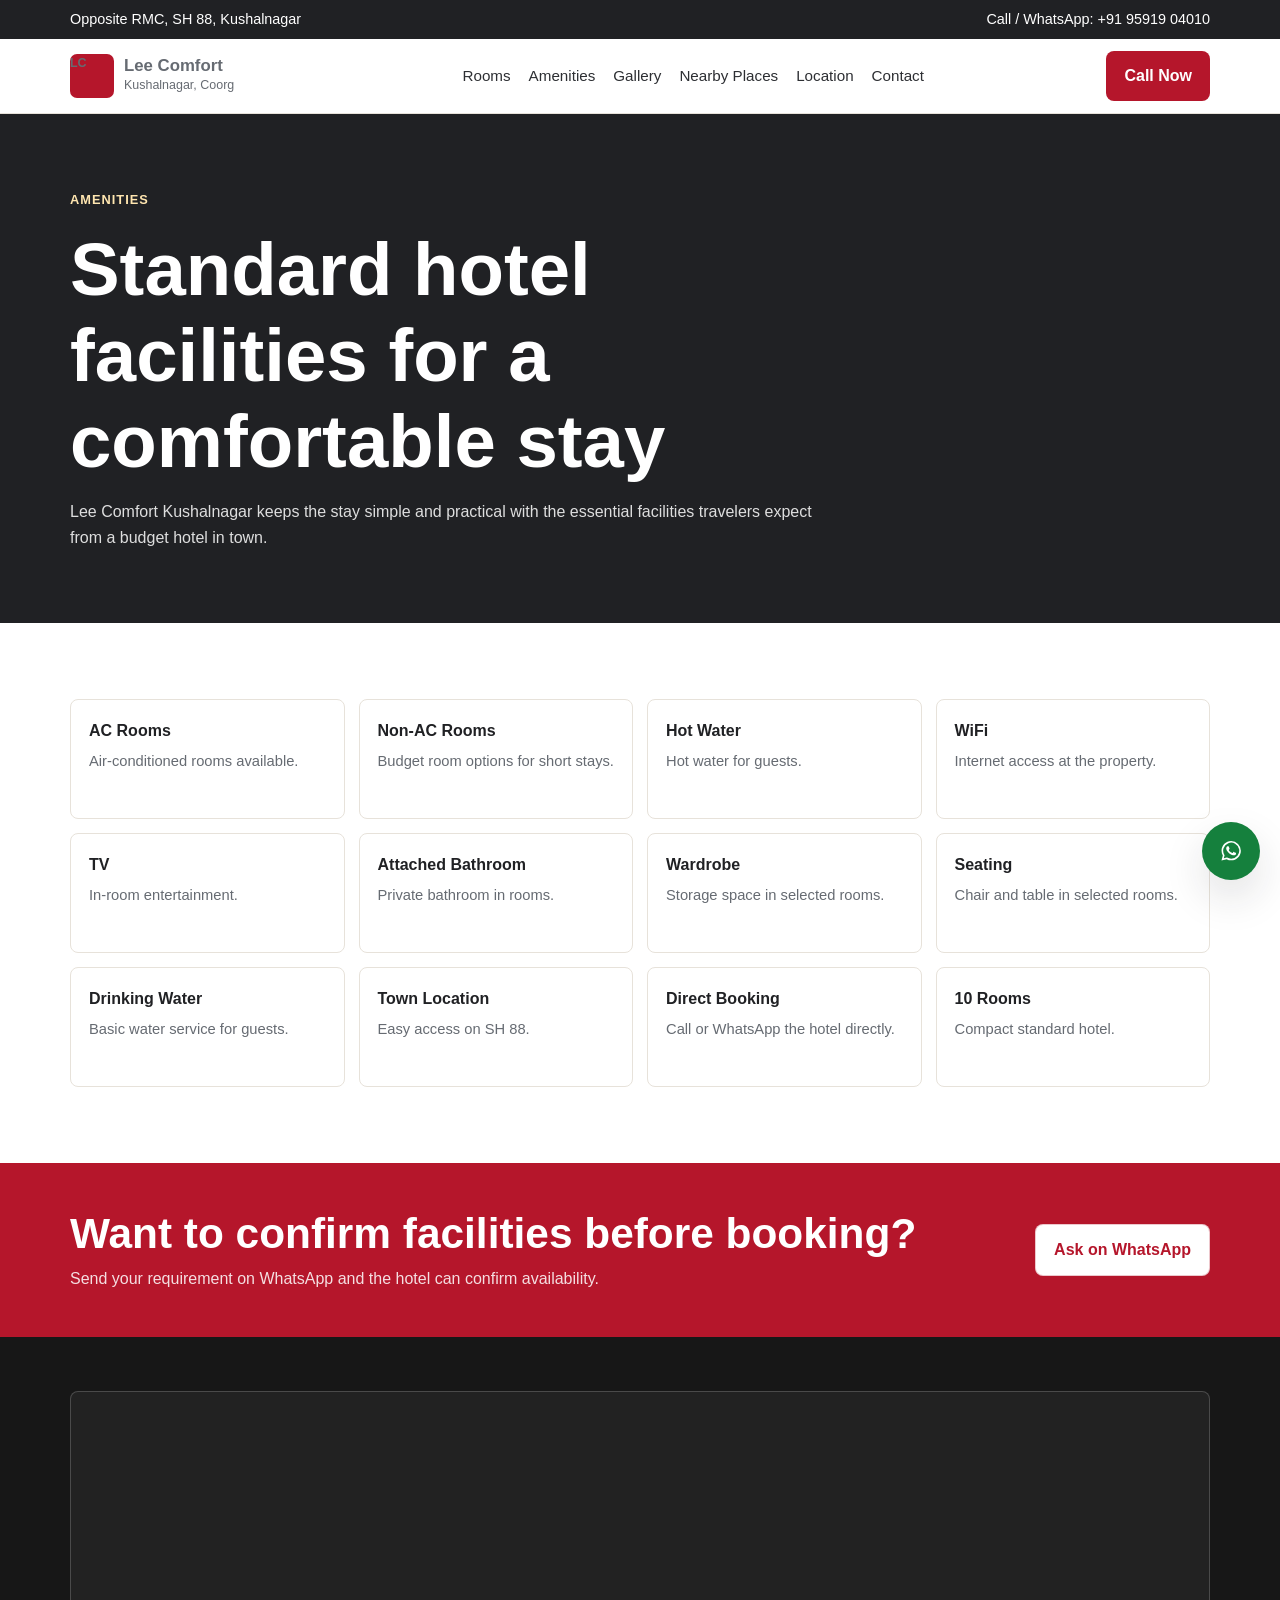
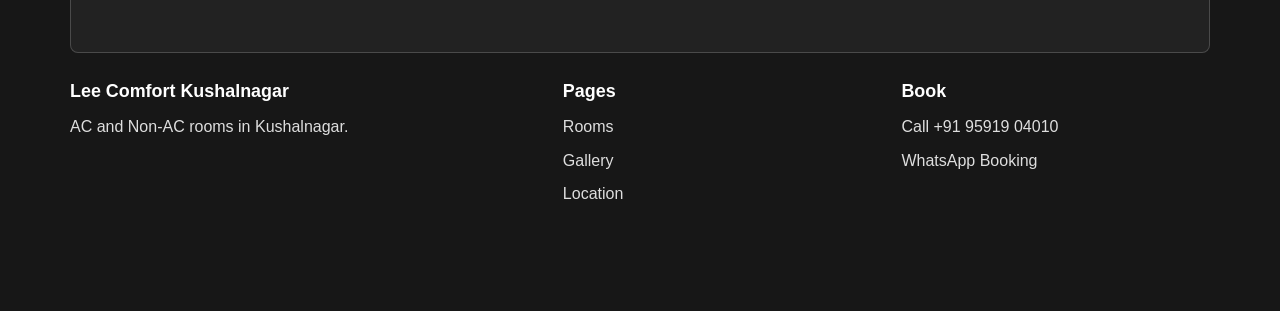
==== amenities.html @ 2fac31e7 "first commit" ====
<!doctype html>
<html lang="en-IN">
<head>
  <meta charset="utf-8">
  <meta name="viewport" content="width=device-width, initial-scale=1">
  <title>Hotel Amenities | WiFi, Hot Water & AC Rooms in Kushalnagar</title>
  <meta name="description" content="Lee Comfort Kushalnagar amenities include AC rooms, Non-AC rooms, WiFi, hot water, TV, attached bathrooms, and easy town access.">
  <link rel="stylesheet" href="assets/css/styles.css">
</head>
<body>
  <div class="top-strip"><div class="container"><span>Opposite RMC, SH 88, Kushalnagar</span><span>Call / WhatsApp: +91 95919 04010</span></div></div>
  <header class="header"><nav class="container nav" aria-label="Main navigation"><a class="brand" href="index.html"><span class="brand-mark">LC</span><span><strong>Lee Comfort</strong><span>Kushalnagar, Coorg</span></span></a><button class="menu-toggle" type="button" aria-label="Open menu" aria-expanded="false"><svg class="menu-icon" aria-hidden="true" viewBox="0 0 24 24"><path d="M4 7h16M4 12h16M4 17h16"/></svg><svg class="close-icon" aria-hidden="true" viewBox="0 0 24 24"><path d="M6 6l12 12M18 6L6 18"/></svg></button><div class="menu"><a href="rooms.html">Rooms</a><a href="amenities.html">Amenities</a><a href="gallery.html">Gallery</a><a href="nearby-places.html">Nearby Places</a><a href="location.html">Location</a><a href="contact.html">Contact</a></div><div class="nav-actions"><a class="btn" href="tel:+919591904010">Call Now</a></div></nav></header>
  <main>
    <section class="page-hero"><div class="container"><span class="eyebrow">Amenities</span><h1>Standard hotel facilities for a comfortable stay</h1><p>Lee Comfort Kushalnagar keeps the stay simple and practical with the essential facilities travelers expect from a budget hotel in town.</p></div></section>
    <section class="section"><div class="container"><div class="amenity-grid"><div class="amenity"><b>AC Rooms</b><span>Air-conditioned rooms available.</span></div><div class="amenity"><b>Non-AC Rooms</b><span>Budget room options for short stays.</span></div><div class="amenity"><b>Hot Water</b><span>Hot water for guests.</span></div><div class="amenity"><b>WiFi</b><span>Internet access at the property.</span></div><div class="amenity"><b>TV</b><span>In-room entertainment.</span></div><div class="amenity"><b>Attached Bathroom</b><span>Private bathroom in rooms.</span></div><div class="amenity"><b>Wardrobe</b><span>Storage space in selected rooms.</span></div><div class="amenity"><b>Seating</b><span>Chair and table in selected rooms.</span></div><div class="amenity"><b>Drinking Water</b><span>Basic water service for guests.</span></div><div class="amenity"><b>Town Location</b><span>Easy access on SH 88.</span></div><div class="amenity"><b>Direct Booking</b><span>Call or WhatsApp the hotel directly.</span></div><div class="amenity"><b>10 Rooms</b><span>Compact standard hotel.</span></div></div></div></section>
    <section class="cta-band"><div class="container"><div><h2>Want to confirm facilities before booking?</h2><p>Send your requirement on WhatsApp and the hotel can confirm availability.</p></div><a class="btn light" href="#" data-whatsapp>Ask on WhatsApp</a></div></section>
  </main>
  <footer class="footer"><div class="container footer-layout"><div class="footer-map"><iframe title="Map to Lee Comfort Kushalnagar" loading="lazy" src="https://www.google.com/maps?q=Lee%20Comfort%20Kushalnagar%20opposite%20RMC%20SH%2088%20Kushalnagar&output=embed"></iframe></div><div class="footer-grid"><div><h2>Lee Comfort Kushalnagar</h2><p>AC and Non-AC rooms in Kushalnagar.</p></div><div><h3>Pages</h3><a href="rooms.html">Rooms</a><a href="gallery.html">Gallery</a><a href="location.html">Location</a></div><div><h3>Book</h3><a href="tel:+919591904010">Call +91 95919 04010</a><a href="#" data-whatsapp>WhatsApp Booking</a></div></div></div></footer>
  <a class="floating-whatsapp" href="#" data-whatsapp aria-label="WhatsApp booking"><svg class="whatsapp-icon" aria-hidden="true" viewBox="0 0 16 16"><path d="M13.6 2.32A7.66 7.66 0 0 0 8.16 0C3.9 0 .44 3.46.44 7.72c0 1.36.36 2.69 1.04 3.86L.38 15.6l4.11-1.08a7.72 7.72 0 0 0 3.67.94h.01c4.26 0 7.72-3.46 7.72-7.72a7.68 7.68 0 0 0-2.29-5.42zM8.16 14.16a6.4 6.4 0 0 1-3.26-.89l-.23-.14-2.44.64.65-2.38-.15-.24a6.43 6.43 0 1 1 5.43 3.01zm3.53-4.82c-.19-.1-1.14-.56-1.32-.63-.18-.06-.31-.1-.44.1-.13.19-.5.63-.62.76-.11.13-.23.14-.42.05-.19-.1-.82-.3-1.56-.96-.58-.51-.97-1.15-1.08-1.34-.11-.19-.01-.3.08-.39.09-.08.19-.23.29-.34.1-.11.13-.19.19-.32.06-.13.03-.24-.02-.34-.05-.1-.44-1.06-.6-1.45-.16-.38-.32-.33-.44-.34h-.38c-.13 0-.34.05-.52.24-.18.19-.68.66-.68 1.61s.7 1.87.79 2c.1.13 1.37 2.1 3.32 2.94.46.2.82.32 1.1.41.46.15.89.13 1.22.08.37-.06 1.14-.47 1.3-.92.16-.45.16-.84.11-.92-.05-.08-.18-.13-.38-.23z"/></svg></a><div class="sticky-contact"><a href="tel:+919591904010"><svg class="phone-icon" aria-hidden="true" viewBox="0 0 24 24"><path d="M22 16.92v3a2 2 0 0 1-2.18 2 19.79 19.79 0 0 1-8.63-3.07 19.5 19.5 0 0 1-6-6A19.79 19.79 0 0 1 2.12 4.18 2 2 0 0 1 4.11 2h3a2 2 0 0 1 2 1.72c.12.91.33 1.8.62 2.65a2 2 0 0 1-.45 2.11L8.09 9.67a16 16 0 0 0 6.24 6.24l1.19-1.19a2 2 0 0 1 2.11-.45c.85.29 1.74.5 2.65.62A2 2 0 0 1 22 16.92z"/></svg>Call Now</a><a href="#" data-whatsapp><svg class="whatsapp-icon" aria-hidden="true" viewBox="0 0 16 16"><path d="M13.6 2.32A7.66 7.66 0 0 0 8.16 0C3.9 0 .44 3.46.44 7.72c0 1.36.36 2.69 1.04 3.86L.38 15.6l4.11-1.08a7.72 7.72 0 0 0 3.67.94h.01c4.26 0 7.72-3.46 7.72-7.72a7.68 7.68 0 0 0-2.29-5.42zM8.16 14.16a6.4 6.4 0 0 1-3.26-.89l-.23-.14-2.44.64.65-2.38-.15-.24a6.43 6.43 0 1 1 5.43 3.01zm3.53-4.82c-.19-.1-1.14-.56-1.32-.63-.18-.06-.31-.1-.44.1-.13.19-.5.63-.62.76-.11.13-.23.14-.42.05-.19-.1-.82-.3-1.56-.96-.58-.51-.97-1.15-1.08-1.34-.11-.19-.01-.3.08-.39.09-.08.19-.23.29-.34.1-.11.13-.19.19-.32.06-.13.03-.24-.02-.34-.05-.1-.44-1.06-.6-1.45-.16-.38-.32-.33-.44-.34h-.38c-.13 0-.34.05-.52.24-.18.19-.68.66-.68 1.61s.7 1.87.79 2c.1.13 1.37 2.1 3.32 2.94.46.2.82.32 1.1.41.46.15.89.13 1.22.08.37-.06 1.14-.47 1.3-.92.16-.45.16-.84.11-.92-.05-.08-.18-.13-.38-.23z"/></svg>WhatsApp</a></div><script src="assets/js/main.js"></script>
</body>
</html>
---- assets/css/styles.css ----
:root {
  --red: #b5162b;
  --red-dark: #841020;
  --gold: #c39a34;
  --ink: #202124;
  --muted: #666b72;
  --line: #e7e2da;
  --paper: #fffaf2;
  --white: #ffffff;
  --green: #15803d;
  --green-dark: #10622f;
  --shadow: 0 18px 40px rgba(32, 33, 36, 0.13);
  --radius: 8px;
}

* {
  box-sizing: border-box;
}

html {
  scroll-behavior: smooth;
}

body {
  margin: 0;
  font-family: Arial, Helvetica, sans-serif;
  color: var(--ink);
  background: var(--white);
  line-height: 1.6;
}

img {
  display: block;
  width: 100%;
  height: auto;
}

a {
  color: inherit;
  text-decoration: none;
}

.container {
  width: min(1140px, calc(100% - 32px));
  margin: 0 auto;
}

.top-strip {
  background: var(--ink);
  color: var(--white);
  font-size: 0.9rem;
}

.top-strip .container {
  display: flex;
  align-items: center;
  justify-content: space-between;
  gap: 16px;
  padding: 8px 0;
}

.header {
  position: sticky;
  top: 0;
  z-index: 50;
  background: rgba(255, 255, 255, 0.96);
  border-bottom: 1px solid var(--line);
  backdrop-filter: blur(12px);
}

.nav {
  display: flex;
  align-items: center;
  justify-content: space-between;
  gap: 20px;
  min-height: 74px;
}

.brand {
  display: flex;
  align-items: center;
  gap: 10px;
  min-width: 210px;
}

.brand-mark {
  display: grid;
  place-items: center;
  width: 44px;
  height: 44px;
  border-radius: 7px;
  background: var(--red);
  color: var(--white);
  font-weight: 800;
  letter-spacing: 0;
}

.brand strong {
  display: block;
  font-size: 1.05rem;
  line-height: 1.15;
}

.brand span {
  display: block;
  color: var(--muted);
  font-size: 0.78rem;
}

.menu {
  display: flex;
  align-items: center;
  justify-content: flex-end;
  gap: 18px;
  font-size: 0.95rem;
}

.menu a {
  color: #2d2f33;
}

.menu a:hover {
  color: var(--red);
}

.nav-actions {
  display: flex;
  align-items: center;
  gap: 10px;
}

.menu-toggle {
  display: none;
  align-items: center;
  justify-content: center;
  width: 42px;
  height: 42px;
  border: 1px solid var(--line);
  border-radius: 7px;
  background: var(--white);
  color: var(--ink);
  padding: 0;
}

.menu-icon,
.close-icon,
.phone-icon,
.whatsapp-icon {
  display: inline-block;
  flex: 0 0 auto;
  width: 20px;
  height: 20px;
  color: currentColor;
}

.close-icon {
  display: none;
}

.menu-toggle[aria-expanded="true"] .menu-icon {
  display: none;
}

.menu-toggle[aria-expanded="true"] .close-icon {
  display: inline-block;
}

.menu-icon,
.close-icon,
.phone-icon {
  stroke: currentColor;
  stroke-width: 2.2;
  stroke-linecap: round;
  stroke-linejoin: round;
  fill: none;
}

.whatsapp-icon {
  fill: currentColor;
}

.btn {
  display: inline-flex;
  align-items: center;
  justify-content: center;
  gap: 8px;
  min-height: 46px;
  padding: 12px 18px;
  border: 0;
  border-radius: var(--radius);
  background: var(--red);
  color: var(--white);
  font-weight: 700;
  cursor: pointer;
  transition: transform 0.18s ease, background 0.18s ease, box-shadow 0.18s ease;
}

.btn:hover {
  transform: translateY(-1px);
  background: var(--red-dark);
  box-shadow: 0 12px 24px rgba(181, 22, 43, 0.18);
}

.btn.secondary {
  background: var(--green);
}

.btn.secondary:hover {
  background: var(--green-dark);
}

.btn.light {
  background: var(--white);
  color: var(--red);
  border: 1px solid rgba(181, 22, 43, 0.24);
}

.btn.full {
  width: 100%;
}

.hero {
  position: relative;
  min-height: 690px;
  background: #151515;
  color: var(--white);
  overflow: hidden;
}

.hero::before {
  content: "";
  position: absolute;
  inset: 0;
  background: linear-gradient(90deg, rgba(0, 0, 0, 0.78), rgba(0, 0, 0, 0.52) 48%, rgba(0, 0, 0, 0.18));
  z-index: 1;
}

.hero-bg {
  position: absolute;
  inset: 0;
  width: 100%;
  height: 100%;
  object-fit: cover;
}

.hero .container {
  position: relative;
  z-index: 2;
  display: grid;
  grid-template-columns: minmax(0, 1fr) 390px;
  gap: 36px;
  align-items: center;
  min-height: 690px;
  padding: 46px 0 76px;
}

.eyebrow {
  display: inline-flex;
  align-items: center;
  gap: 8px;
  margin-bottom: 16px;
  color: #ffe6b0;
  font-weight: 700;
  text-transform: uppercase;
  font-size: 0.8rem;
  letter-spacing: 0.08em;
}

h1,
h2,
h3 {
  margin: 0;
  line-height: 1.16;
  letter-spacing: 0;
}

h1 {
  max-width: 680px;
  font-size: clamp(2.15rem, 6vw, 4.65rem);
}

h2 {
  font-size: clamp(1.65rem, 3.4vw, 2.65rem);
}

h3 {
  font-size: 1.25rem;
}

p {
  margin: 0;
}

.hero-copy p {
  max-width: 640px;
  margin-top: 18px;
  font-size: 1.12rem;
  color: rgba(255, 255, 255, 0.9);
}

.hero-actions {
  display: flex;
  flex-wrap: wrap;
  gap: 12px;
  margin-top: 28px;
}

.hero-points {
  display: grid;
  grid-template-columns: repeat(4, minmax(0, 1fr));
  gap: 10px;
  max-width: 740px;
  margin-top: 32px;
}

.point {
  min-height: 78px;
  padding: 14px;
  border: 1px solid rgba(255, 255, 255, 0.22);
  border-radius: var(--radius);
  background: rgba(255, 255, 255, 0.1);
}

.point strong {
  display: block;
  font-size: 1.1rem;
}

.point span {
  display: block;
  color: rgba(255, 255, 255, 0.8);
  font-size: 0.84rem;
}

.booking-card {
  background: var(--white);
  color: var(--ink);
  border-radius: var(--radius);
  padding: 24px;
  box-shadow: var(--shadow);
}

.booking-card h2 {
  font-size: 1.45rem;
  margin-bottom: 6px;
}

.booking-card p {
  color: var(--muted);
  font-size: 0.95rem;
  margin-bottom: 18px;
}

.form-grid {
  display: grid;
  grid-template-columns: 1fr 1fr;
  gap: 12px;
}

.field {
  display: flex;
  flex-direction: column;
  gap: 6px;
}

.field.full {
  grid-column: 1 / -1;
}

.form-grid .btn.full {
  grid-column: 1 / -1;
}

label {
  font-size: 0.82rem;
  font-weight: 700;
  color: #35383d;
}

input,
select,
textarea {
  width: 100%;
  min-height: 44px;
  border: 1px solid #d9d2c8;
  border-radius: 7px;
  padding: 10px 12px;
  font: inherit;
  background: #fffdf9;
  color: var(--ink);
}

textarea {
  min-height: 86px;
  resize: vertical;
}

.section {
  padding: 76px 0;
}

.section.soft {
  background: var(--paper);
}

.section-head {
  display: flex;
  align-items: end;
  justify-content: space-between;
  gap: 24px;
  margin-bottom: 30px;
}

.section-head p {
  max-width: 610px;
  color: var(--muted);
}

.grid-3 {
  display: grid;
  grid-template-columns: repeat(3, minmax(0, 1fr));
  gap: 20px;
}

.grid-2 {
  display: grid;
  grid-template-columns: repeat(2, minmax(0, 1fr));
  gap: 24px;
}

.card {
  border: 1px solid var(--line);
  border-radius: var(--radius);
  background: var(--white);
  overflow: hidden;
}

.card-body {
  padding: 20px;
}

.card-body p {
  margin-top: 8px;
  color: var(--muted);
}

.room-card img {
  height: 250px;
  object-fit: cover;
}

.tag-list {
  display: flex;
  flex-wrap: wrap;
  gap: 8px;
  margin: 16px 0 0;
  padding: 0;
  list-style: none;
}

.tag-list li {
  border: 1px solid var(--line);
  border-radius: 999px;
  padding: 6px 10px;
  color: #3e4248;
  font-size: 0.86rem;
  background: #fffdf8;
}

.amenity-grid {
  display: grid;
  grid-template-columns: repeat(4, minmax(0, 1fr));
  gap: 14px;
}

.amenity {
  min-height: 120px;
  padding: 18px;
  border: 1px solid var(--line);
  border-radius: var(--radius);
  background: var(--white);
}

.amenity b {
  display: block;
  margin-bottom: 5px;
}

.amenity span {
  color: var(--muted);
  font-size: 0.92rem;
}

.split {
  display: grid;
  grid-template-columns: minmax(0, 1fr) minmax(320px, 0.85fr);
  gap: 34px;
  align-items: center;
}

.split img {
  border-radius: var(--radius);
  box-shadow: var(--shadow);
}

.check-list {
  display: grid;
  gap: 10px;
  margin: 22px 0 0;
  padding: 0;
  list-style: none;
}

.check-list li {
  position: relative;
  padding-left: 28px;
}

.check-list li::before {
  content: "";
  position: absolute;
  left: 0;
  top: 9px;
  width: 15px;
  height: 15px;
  border-radius: 50%;
  background: var(--gold);
}

.gallery-grid {
  display: grid;
  grid-template-columns: repeat(4, minmax(0, 1fr));
  gap: 12px;
}

.gallery-grid img {
  height: 210px;
  object-fit: cover;
  border-radius: var(--radius);
}

.gallery-grid img.tall {
  height: 432px;
  grid-row: span 2;
}

.cta-band {
  background: var(--red);
  color: var(--white);
  padding: 46px 0;
}

.cta-band .container {
  display: flex;
  align-items: center;
  justify-content: space-between;
  gap: 24px;
}

.cta-band p {
  color: rgba(255, 255, 255, 0.86);
  margin-top: 8px;
}

.faq {
  display: grid;
  gap: 12px;
}

.faq details {
  border: 1px solid var(--line);
  border-radius: var(--radius);
  padding: 16px 18px;
  background: var(--white);
}

.faq summary {
  cursor: pointer;
  font-weight: 700;
}

.faq p {
  margin-top: 10px;
  color: var(--muted);
}

.page-hero {
  background: var(--ink);
  color: var(--white);
  padding: 72px 0;
}

.page-hero p {
  max-width: 760px;
  margin-top: 14px;
  color: rgba(255, 255, 255, 0.85);
}

.map-wrap {
  overflow: hidden;
  border: 1px solid var(--line);
  border-radius: var(--radius);
  background: var(--paper);
}

.map-wrap iframe {
  width: 100%;
  min-height: 420px;
  border: 0;
  display: block;
}

.contact-box {
  padding: 24px;
  border-radius: var(--radius);
  border: 1px solid var(--line);
  background: var(--white);
}

.footer {
  padding: 54px 0 96px;
  color: rgba(255, 255, 255, 0.86);
  background: #171717;
}

.footer-layout {
  display: grid;
  gap: 28px;
}

.footer-map {
  overflow: hidden;
  border: 1px solid rgba(255, 255, 255, 0.18);
  border-radius: var(--radius);
  background: #222;
}

.footer-map iframe {
  display: block;
  width: 100%;
  min-height: 260px;
  border: 0;
}

.footer-grid {
  display: grid;
  grid-template-columns: 1.2fr 0.8fr 0.8fr;
  gap: 30px;
}

.footer h2,
.footer h3 {
  color: var(--white);
  font-size: 1.12rem;
  margin-bottom: 12px;
}

.footer a {
  display: block;
  color: rgba(255, 255, 255, 0.86);
  margin: 8px 0;
}

.sticky-contact {
  position: fixed;
  left: 0;
  right: 0;
  bottom: 0;
  z-index: 60;
  display: none;
  grid-template-columns: 1fr 1fr;
  box-shadow: 0 -8px 24px rgba(0, 0, 0, 0.16);
}

.sticky-contact a {
  display: flex;
  align-items: center;
  justify-content: center;
  gap: 9px;
  min-height: 58px;
  color: var(--white);
  font-weight: 800;
}

.sticky-contact a:first-child {
  background: var(--red);
}

.sticky-contact a:last-child {
  background: var(--green);
}

.floating-whatsapp {
  position: fixed;
  right: 20px;
  bottom: 20px;
  z-index: 55;
  display: flex;
  align-items: center;
  justify-content: center;
  width: 58px;
  height: 58px;
  border-radius: 50%;
  background: var(--green);
  color: var(--white);
  font-weight: 900;
  box-shadow: var(--shadow);
}

@media (max-width: 980px) {
  .menu-toggle {
    display: inline-flex;
    margin-left: auto;
  }

  .nav {
    gap: 12px;
  }

  .menu {
    position: absolute;
    left: 16px;
    right: 16px;
    top: 76px;
    display: none;
    flex-direction: column;
    align-items: stretch;
    gap: 0;
    padding: 10px;
    border: 1px solid var(--line);
    border-radius: var(--radius);
    background: var(--white);
    box-shadow: var(--shadow);
  }

  .menu.open {
    display: flex;
  }

  .menu a {
    padding: 12px;
  }

  .nav-actions {
    display: none;
  }

  .hero,
  .hero .container {
    min-height: auto;
  }

  .hero .container {
    grid-template-columns: 1fr;
    padding: 58px 0 48px;
  }

  .hero-points,
  .amenity-grid,
  .gallery-grid {
    grid-template-columns: repeat(2, minmax(0, 1fr));
  }

  .grid-3 {
    grid-template-columns: 1fr 1fr;
  }

  .split {
    grid-template-columns: 1fr;
  }
}

@media (max-width: 720px) {
  .top-strip .container {
    display: block;
  }

  .top-strip span {
    display: block;
  }

  .brand {
    min-width: 0;
    max-width: calc(100% - 58px);
  }

  .brand strong {
    font-size: 0.95rem;
  }

  .brand span {
    font-size: 0.72rem;
  }

  .hero::before {
    background: linear-gradient(180deg, rgba(0, 0, 0, 0.68), rgba(0, 0, 0, 0.74));
  }

  .hero-actions,
  .cta-band .container,
  .section-head {
    align-items: stretch;
    flex-direction: column;
  }

  .hero-actions .btn,
  .cta-band .btn {
    width: 100%;
  }

  .hero-points,
  .grid-2,
  .grid-3,
  .amenity-grid,
  .gallery-grid,
  .footer-grid {
    grid-template-columns: 1fr;
  }

  .form-grid {
    grid-template-columns: 1fr;
  }

  .gallery-grid img,
  .gallery-grid img.tall {
    height: 240px;
    grid-row: auto;
  }

  .section {
    padding: 56px 0;
  }

  .floating-whatsapp {
    display: none;
  }

  .sticky-contact {
    display: grid;
  }
}
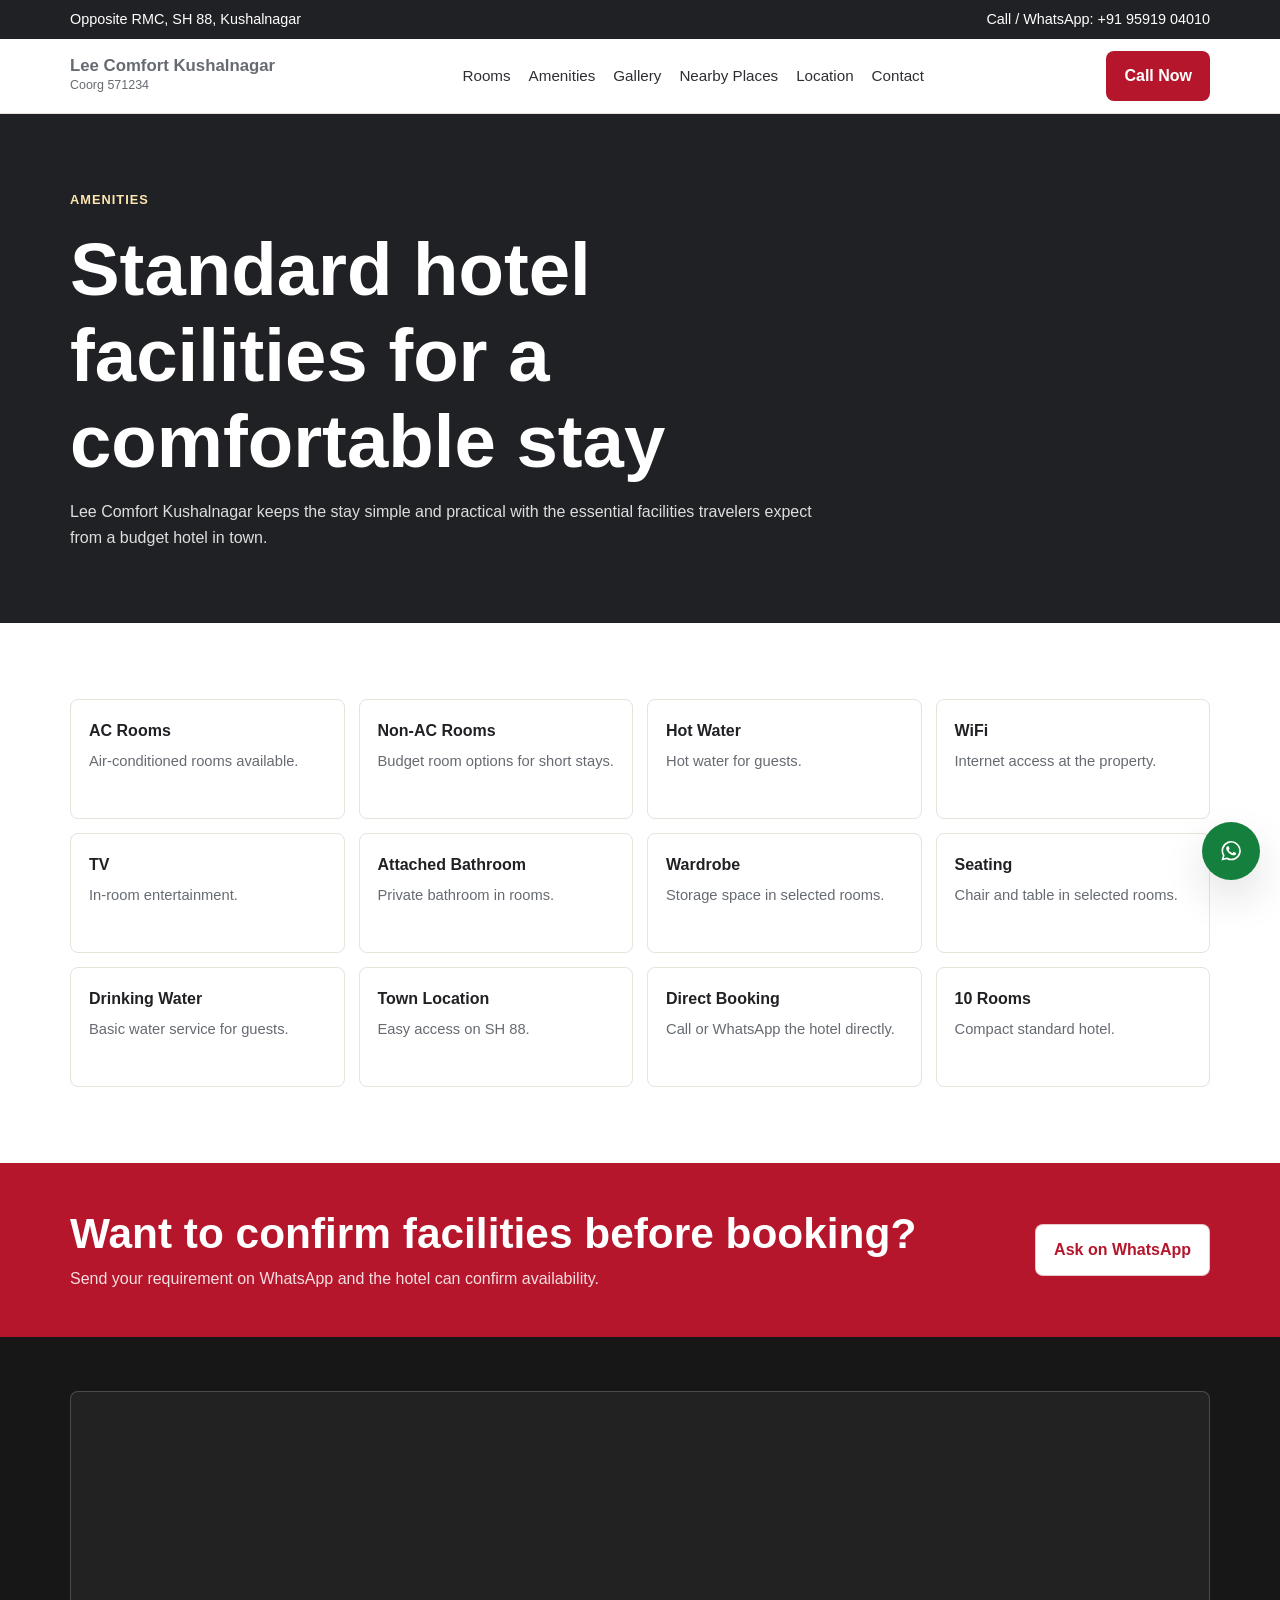
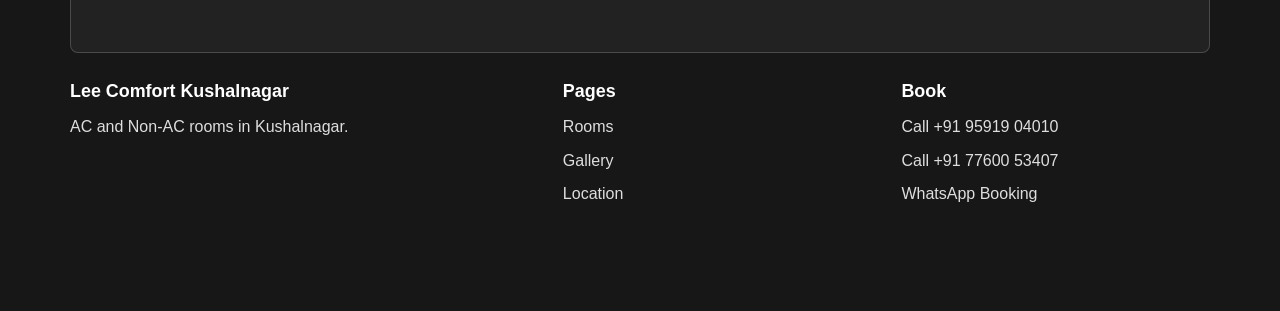
==== commit 7f3085f3: "googletag" ====
--- a/amenities.html
+++ b/amenities.html
@@ -6,16 +6,26 @@
   <title>Hotel Amenities | WiFi, Hot Water & AC Rooms in Kushalnagar</title>
   <meta name="description" content="Lee Comfort Kushalnagar amenities include AC rooms, Non-AC rooms, WiFi, hot water, TV, attached bathrooms, and easy town access.">
   <link rel="stylesheet" href="assets/css/styles.css">
+  <!-- Google tag (gtag.js) -->
+<script async src="https://www.googletagmanager.com/gtag/js?id=AW-18170845301"></script>
+<script>
+  window.dataLayer = window.dataLayer || [];
+  function gtag(){dataLayer.push(arguments);}
+  gtag('js', new Date());
+
+  gtag('config', 'AW-18170845301');
+</script>
 </head>
 <body>
   <div class="top-strip"><div class="container"><span>Opposite RMC, SH 88, Kushalnagar</span><span>Call / WhatsApp: +91 95919 04010</span></div></div>
-  <header class="header"><nav class="container nav" aria-label="Main navigation"><a class="brand" href="index.html"><span class="brand-mark">LC</span><span><strong>Lee Comfort</strong><span>Kushalnagar, Coorg</span></span></a><button class="menu-toggle" type="button" aria-label="Open menu" aria-expanded="false"><svg class="menu-icon" aria-hidden="true" viewBox="0 0 24 24"><path d="M4 7h16M4 12h16M4 17h16"/></svg><svg class="close-icon" aria-hidden="true" viewBox="0 0 24 24"><path d="M6 6l12 12M18 6L6 18"/></svg></button><div class="menu"><a href="rooms.html">Rooms</a><a href="amenities.html">Amenities</a><a href="gallery.html">Gallery</a><a href="nearby-places.html">Nearby Places</a><a href="location.html">Location</a><a href="contact.html">Contact</a></div><div class="nav-actions"><a class="btn" href="tel:+919591904010">Call Now</a></div></nav></header>
+  <header class="header"><nav class="container nav" aria-label="Main navigation"><a class="brand" href="index.html">
+    <span><strong>Lee Comfort Kushalnagar</strong><span>Coorg 571234</span></span></a><button class="menu-toggle" type="button" aria-label="Open menu" aria-expanded="false"><svg class="menu-icon" aria-hidden="true" viewBox="0 0 24 24"><path d="M4 7h16M4 12h16M4 17h16"/></svg><svg class="close-icon" aria-hidden="true" viewBox="0 0 24 24"><path d="M6 6l12 12M18 6L6 18"/></svg></button><div class="menu"><a href="rooms.html">Rooms</a><a href="amenities.html">Amenities</a><a href="gallery.html">Gallery</a><a href="nearby-places.html">Nearby Places</a><a href="location.html">Location</a><a href="contact.html">Contact</a></div><div class="nav-actions"><a class="btn" href="tel:+919591904010">Call Now</a></div></nav></header>
   <main>
     <section class="page-hero"><div class="container"><span class="eyebrow">Amenities</span><h1>Standard hotel facilities for a comfortable stay</h1><p>Lee Comfort Kushalnagar keeps the stay simple and practical with the essential facilities travelers expect from a budget hotel in town.</p></div></section>
     <section class="section"><div class="container"><div class="amenity-grid"><div class="amenity"><b>AC Rooms</b><span>Air-conditioned rooms available.</span></div><div class="amenity"><b>Non-AC Rooms</b><span>Budget room options for short stays.</span></div><div class="amenity"><b>Hot Water</b><span>Hot water for guests.</span></div><div class="amenity"><b>WiFi</b><span>Internet access at the property.</span></div><div class="amenity"><b>TV</b><span>In-room entertainment.</span></div><div class="amenity"><b>Attached Bathroom</b><span>Private bathroom in rooms.</span></div><div class="amenity"><b>Wardrobe</b><span>Storage space in selected rooms.</span></div><div class="amenity"><b>Seating</b><span>Chair and table in selected rooms.</span></div><div class="amenity"><b>Drinking Water</b><span>Basic water service for guests.</span></div><div class="amenity"><b>Town Location</b><span>Easy access on SH 88.</span></div><div class="amenity"><b>Direct Booking</b><span>Call or WhatsApp the hotel directly.</span></div><div class="amenity"><b>10 Rooms</b><span>Compact standard hotel.</span></div></div></div></section>
     <section class="cta-band"><div class="container"><div><h2>Want to confirm facilities before booking?</h2><p>Send your requirement on WhatsApp and the hotel can confirm availability.</p></div><a class="btn light" href="#" data-whatsapp>Ask on WhatsApp</a></div></section>
   </main>
-  <footer class="footer"><div class="container footer-layout"><div class="footer-map"><iframe title="Map to Lee Comfort Kushalnagar" loading="lazy" src="https://www.google.com/maps?q=Lee%20Comfort%20Kushalnagar%20opposite%20RMC%20SH%2088%20Kushalnagar&output=embed"></iframe></div><div class="footer-grid"><div><h2>Lee Comfort Kushalnagar</h2><p>AC and Non-AC rooms in Kushalnagar.</p></div><div><h3>Pages</h3><a href="rooms.html">Rooms</a><a href="gallery.html">Gallery</a><a href="location.html">Location</a></div><div><h3>Book</h3><a href="tel:+919591904010">Call +91 95919 04010</a><a href="#" data-whatsapp>WhatsApp Booking</a></div></div></div></footer>
+  <footer class="footer"><div class="container footer-layout"><div class="footer-map"><iframe title="Map to Lee Comfort Kushalnagar" loading="lazy" src="https://www.google.com/maps?q=Lee%20Comfort%20Kushalnagar%20opposite%20RMC%20SH%2088%20Kushalnagar&output=embed"></iframe></div><div class="footer-grid"><div><h2>Lee Comfort Kushalnagar</h2><p>AC and Non-AC rooms in Kushalnagar.</p></div><div><h3>Pages</h3><a href="rooms.html">Rooms</a><a href="gallery.html">Gallery</a><a href="location.html">Location</a></div><div><h3>Book</h3><a href="tel:+919591904010">Call +91 95919 04010</a><a href="tel:+917760053407">Call +91 77600 53407</a><a href="#" data-whatsapp>WhatsApp Booking</a></div></div></div></footer>
   <a class="floating-whatsapp" href="#" data-whatsapp aria-label="WhatsApp booking"><svg class="whatsapp-icon" aria-hidden="true" viewBox="0 0 16 16"><path d="M13.6 2.32A7.66 7.66 0 0 0 8.16 0C3.9 0 .44 3.46.44 7.72c0 1.36.36 2.69 1.04 3.86L.38 15.6l4.11-1.08a7.72 7.72 0 0 0 3.67.94h.01c4.26 0 7.72-3.46 7.72-7.72a7.68 7.68 0 0 0-2.29-5.42zM8.16 14.16a6.4 6.4 0 0 1-3.26-.89l-.23-.14-2.44.64.65-2.38-.15-.24a6.43 6.43 0 1 1 5.43 3.01zm3.53-4.82c-.19-.1-1.14-.56-1.32-.63-.18-.06-.31-.1-.44.1-.13.19-.5.63-.62.76-.11.13-.23.14-.42.05-.19-.1-.82-.3-1.56-.96-.58-.51-.97-1.15-1.08-1.34-.11-.19-.01-.3.08-.39.09-.08.19-.23.29-.34.1-.11.13-.19.19-.32.06-.13.03-.24-.02-.34-.05-.1-.44-1.06-.6-1.45-.16-.38-.32-.33-.44-.34h-.38c-.13 0-.34.05-.52.24-.18.19-.68.66-.68 1.61s.7 1.87.79 2c.1.13 1.37 2.1 3.32 2.94.46.2.82.32 1.1.41.46.15.89.13 1.22.08.37-.06 1.14-.47 1.3-.92.16-.45.16-.84.11-.92-.05-.08-.18-.13-.38-.23z"/></svg></a><div class="sticky-contact"><a href="tel:+919591904010"><svg class="phone-icon" aria-hidden="true" viewBox="0 0 24 24"><path d="M22 16.92v3a2 2 0 0 1-2.18 2 19.79 19.79 0 0 1-8.63-3.07 19.5 19.5 0 0 1-6-6A19.79 19.79 0 0 1 2.12 4.18 2 2 0 0 1 4.11 2h3a2 2 0 0 1 2 1.72c.12.91.33 1.8.62 2.65a2 2 0 0 1-.45 2.11L8.09 9.67a16 16 0 0 0 6.24 6.24l1.19-1.19a2 2 0 0 1 2.11-.45c.85.29 1.74.5 2.65.62A2 2 0 0 1 22 16.92z"/></svg>Call Now</a><a href="#" data-whatsapp><svg class="whatsapp-icon" aria-hidden="true" viewBox="0 0 16 16"><path d="M13.6 2.32A7.66 7.66 0 0 0 8.16 0C3.9 0 .44 3.46.44 7.72c0 1.36.36 2.69 1.04 3.86L.38 15.6l4.11-1.08a7.72 7.72 0 0 0 3.67.94h.01c4.26 0 7.72-3.46 7.72-7.72a7.68 7.68 0 0 0-2.29-5.42zM8.16 14.16a6.4 6.4 0 0 1-3.26-.89l-.23-.14-2.44.64.65-2.38-.15-.24a6.43 6.43 0 1 1 5.43 3.01zm3.53-4.82c-.19-.1-1.14-.56-1.32-.63-.18-.06-.31-.1-.44.1-.13.19-.5.63-.62.76-.11.13-.23.14-.42.05-.19-.1-.82-.3-1.56-.96-.58-.51-.97-1.15-1.08-1.34-.11-.19-.01-.3.08-.39.09-.08.19-.23.29-.34.1-.11.13-.19.19-.32.06-.13.03-.24-.02-.34-.05-.1-.44-1.06-.6-1.45-.16-.38-.32-.33-.44-.34h-.38c-.13 0-.34.05-.52.24-.18.19-.68.66-.68 1.61s.7 1.87.79 2c.1.13 1.37 2.1 3.32 2.94.46.2.82.32 1.1.41.46.15.89.13 1.22.08.37-.06 1.14-.47 1.3-.92.16-.45.16-.84.11-.92-.05-.08-.18-.13-.38-.23z"/></svg>WhatsApp</a></div><script src="assets/js/main.js"></script>
 </body>
 </html>
--- a/assets/css/styles.css
+++ b/assets/css/styles.css
@@ -771,12 +771,8 @@
 }
 
 @media (max-width: 720px) {
-  .top-strip .container {
-    display: block;
-  }
-
-  .top-strip span {
-    display: block;
+  .top-strip {
+    display: none;
   }
 
   .brand {
@@ -808,13 +804,16 @@
     width: 100%;
   }
 
-  .hero-points,
   .grid-2,
   .grid-3,
   .amenity-grid,
-  .gallery-grid,
   .footer-grid {
     grid-template-columns: 1fr;
+  }
+
+  .hero-points,
+  .gallery-grid {
+    grid-template-columns: repeat(2, minmax(0, 1fr));
   }
 
   .form-grid {
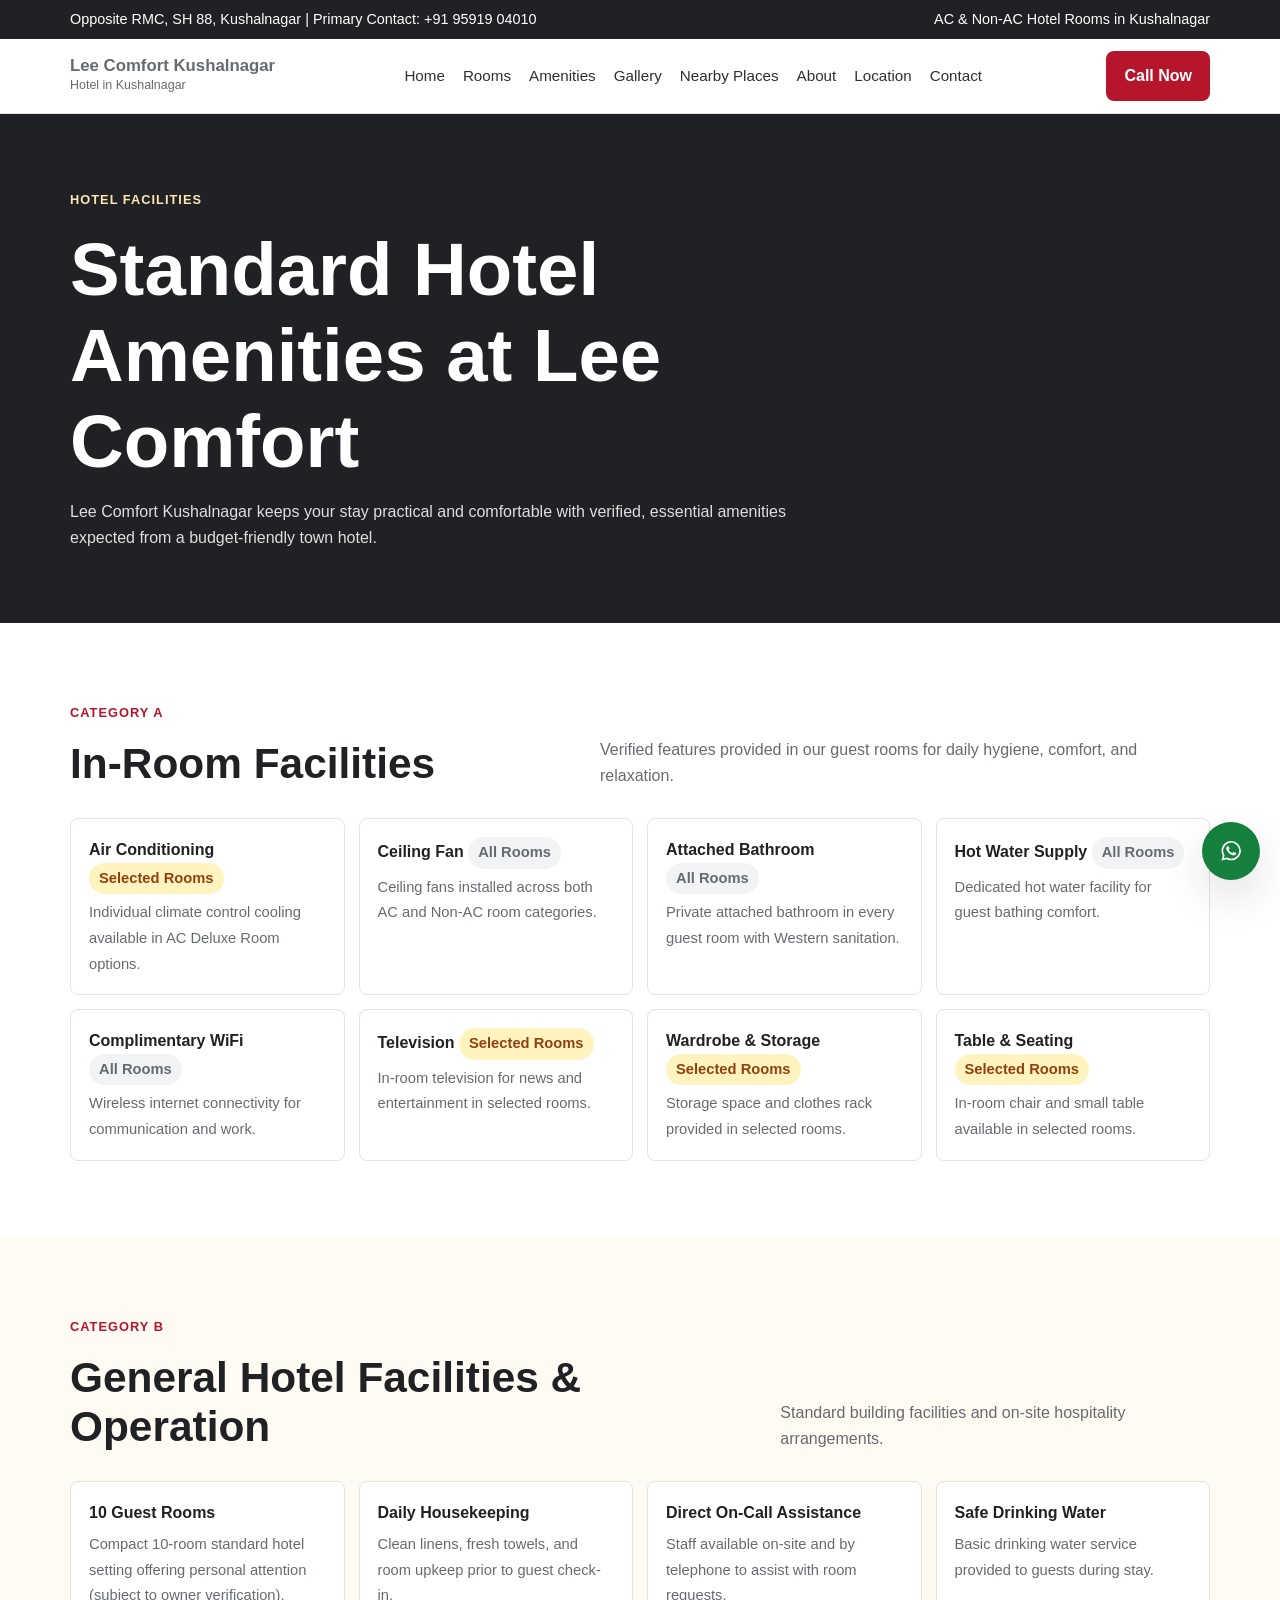
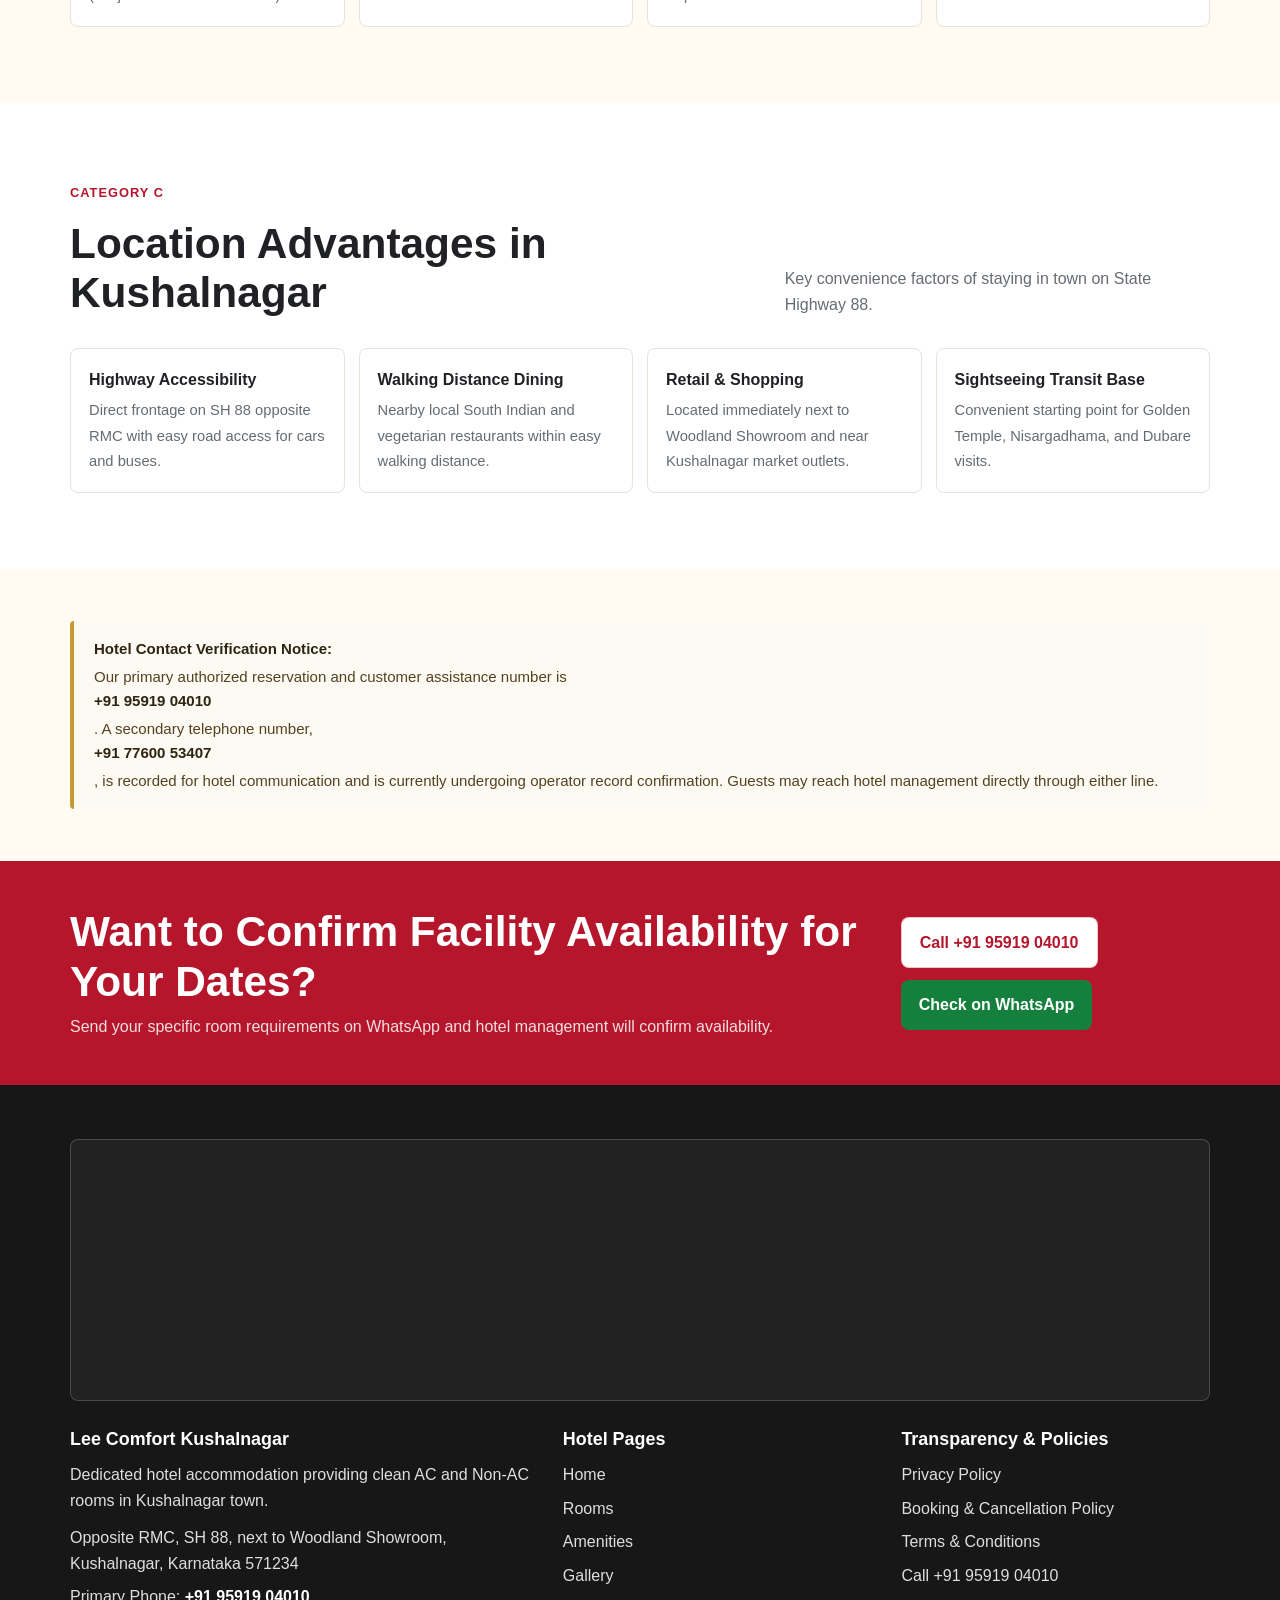
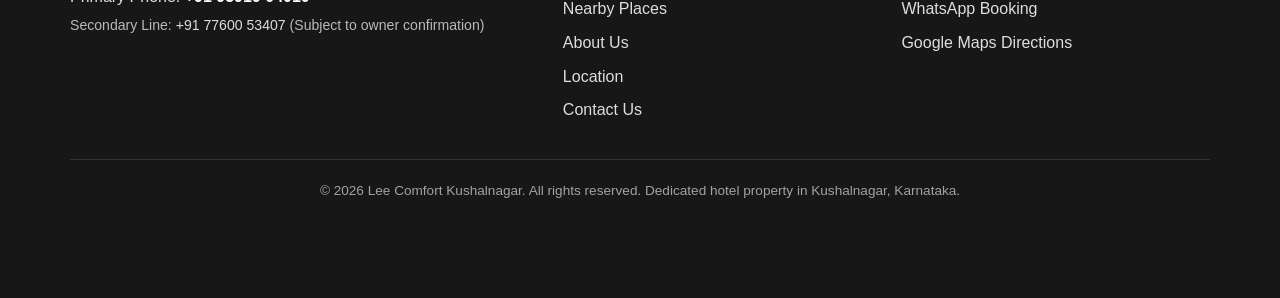
==== commit 0ed0b57f: "Complete website correction and Google Ads compliance remediation for Lee Comfort Kushalnagar hotel" ====
--- a/amenities.html
+++ b/amenities.html
@@ -4,28 +4,283 @@
   <meta charset="utf-8">
   <meta name="viewport" content="width=device-width, initial-scale=1">
   <title>Hotel Amenities | WiFi, Hot Water & AC Rooms in Kushalnagar</title>
-  <meta name="description" content="Lee Comfort Kushalnagar amenities include AC rooms, Non-AC rooms, WiFi, hot water, TV, attached bathrooms, and easy town access.">
+  <meta name="description" content="Lee Comfort Kushalnagar amenities include AC rooms, Non-AC rooms, WiFi, hot water, TV, attached bathrooms, and central town location on SH 88.">
+  <link rel="canonical" href="https://leecomfortkushalnagar.com/amenities.html">
   <link rel="stylesheet" href="assets/css/styles.css">
+
+  <!-- Open Graph Metadata -->
+  <meta property="og:type" content="website">
+  <meta property="og:title" content="Hotel Amenities | WiFi, Hot Water & AC Rooms in Kushalnagar">
+  <meta property="og:description" content="Lee Comfort Kushalnagar amenities include AC rooms, Non-AC rooms, WiFi, hot water, TV, attached bathrooms, and central town location on SH 88.">
+  <meta property="og:url" content="https://leecomfortkushalnagar.com/amenities.html">
+  <meta property="og:image" content="https://leecomfortkushalnagar.com/assets/images/hotel-exterior-sign.webp">
+
+  <!-- Structured Data: Schema.org Hotel -->
+  <script type="application/ld+json">
+  {
+    "@context": "https://schema.org",
+    "@type": "Hotel",
+    "name": "Lee Comfort Kushalnagar",
+    "url": "https://leecomfortkushalnagar.com/amenities.html",
+    "telephone": "+919591904010",
+    "address": {
+      "@type": "PostalAddress",
+      "streetAddress": "Opposite RMC, SH 88, next to Woodland Showroom",
+      "addressLocality": "Kushalnagar",
+      "addressRegion": "Karnataka",
+      "postalCode": "571234",
+      "addressCountry": "IN"
+    },
+    "amenityFeature": [
+      {"@type": "LocationFeatureSpecification", "name": "AC Rooms", "value": true},
+      {"@type": "LocationFeatureSpecification", "name": "Non-AC Rooms", "value": true},
+      {"@type": "LocationFeatureSpecification", "name": "Hot Water", "value": true},
+      {"@type": "LocationFeatureSpecification", "name": "WiFi", "value": true},
+      {"@type": "LocationFeatureSpecification", "name": "Attached Bathroom", "value": true},
+      {"@type": "LocationFeatureSpecification", "name": "Television in selected rooms", "value": true}
+    ]
+  }
+  </script>
+
   <!-- Google tag (gtag.js) -->
-<script async src="https://www.googletagmanager.com/gtag/js?id=AW-18170845301"></script>
-<script>
-  window.dataLayer = window.dataLayer || [];
-  function gtag(){dataLayer.push(arguments);}
-  gtag('js', new Date());
-
-  gtag('config', 'AW-18170845301');
-</script>
+  <script async src="https://www.googletagmanager.com/gtag/js?id=AW-18170845301"></script>
+  <script>
+    window.dataLayer = window.dataLayer || [];
+    function gtag(){dataLayer.push(arguments);}
+    gtag('js', new Date());
+    gtag('config', 'AW-18170845301');
+  </script>
 </head>
 <body>
-  <div class="top-strip"><div class="container"><span>Opposite RMC, SH 88, Kushalnagar</span><span>Call / WhatsApp: +91 95919 04010</span></div></div>
-  <header class="header"><nav class="container nav" aria-label="Main navigation"><a class="brand" href="index.html">
-    <span><strong>Lee Comfort Kushalnagar</strong><span>Coorg 571234</span></span></a><button class="menu-toggle" type="button" aria-label="Open menu" aria-expanded="false"><svg class="menu-icon" aria-hidden="true" viewBox="0 0 24 24"><path d="M4 7h16M4 12h16M4 17h16"/></svg><svg class="close-icon" aria-hidden="true" viewBox="0 0 24 24"><path d="M6 6l12 12M18 6L6 18"/></svg></button><div class="menu"><a href="rooms.html">Rooms</a><a href="amenities.html">Amenities</a><a href="gallery.html">Gallery</a><a href="nearby-places.html">Nearby Places</a><a href="location.html">Location</a><a href="contact.html">Contact</a></div><div class="nav-actions"><a class="btn" href="tel:+919591904010">Call Now</a></div></nav></header>
+  <div class="top-strip">
+    <div class="container">
+      <span>Opposite RMC, SH 88, Kushalnagar | Primary Contact: +91 95919 04010</span>
+      <span>AC & Non-AC Hotel Rooms in Kushalnagar</span>
+    </div>
+  </div>
+
+  <header class="header">
+    <nav class="container nav" aria-label="Main navigation">
+      <a class="brand" href="index.html" aria-label="Lee Comfort Kushalnagar home">
+        <span><strong>Lee Comfort Kushalnagar</strong><span>Hotel in Kushalnagar</span></span>
+      </a>
+      <button class="menu-toggle" type="button" aria-label="Open menu" aria-expanded="false">
+        <svg class="menu-icon" aria-hidden="true" viewBox="0 0 24 24"><path d="M4 7h16M4 12h16M4 17h16"/></svg>
+        <svg class="close-icon" aria-hidden="true" viewBox="0 0 24 24"><path d="M6 6l12 12M18 6L6 18"/></svg>
+      </button>
+      <div class="menu">
+        <a href="index.html">Home</a>
+        <a href="rooms.html">Rooms</a>
+        <a href="amenities.html">Amenities</a>
+        <a href="gallery.html">Gallery</a>
+        <a href="nearby-places.html">Nearby Places</a>
+        <a href="about.html">About</a>
+        <a href="location.html">Location</a>
+        <a href="contact.html">Contact</a>
+      </div>
+      <div class="nav-actions">
+        <a class="btn" href="tel:+919591904010">Call Now</a>
+      </div>
+    </nav>
+  </header>
+
   <main>
-    <section class="page-hero"><div class="container"><span class="eyebrow">Amenities</span><h1>Standard hotel facilities for a comfortable stay</h1><p>Lee Comfort Kushalnagar keeps the stay simple and practical with the essential facilities travelers expect from a budget hotel in town.</p></div></section>
-    <section class="section"><div class="container"><div class="amenity-grid"><div class="amenity"><b>AC Rooms</b><span>Air-conditioned rooms available.</span></div><div class="amenity"><b>Non-AC Rooms</b><span>Budget room options for short stays.</span></div><div class="amenity"><b>Hot Water</b><span>Hot water for guests.</span></div><div class="amenity"><b>WiFi</b><span>Internet access at the property.</span></div><div class="amenity"><b>TV</b><span>In-room entertainment.</span></div><div class="amenity"><b>Attached Bathroom</b><span>Private bathroom in rooms.</span></div><div class="amenity"><b>Wardrobe</b><span>Storage space in selected rooms.</span></div><div class="amenity"><b>Seating</b><span>Chair and table in selected rooms.</span></div><div class="amenity"><b>Drinking Water</b><span>Basic water service for guests.</span></div><div class="amenity"><b>Town Location</b><span>Easy access on SH 88.</span></div><div class="amenity"><b>Direct Booking</b><span>Call or WhatsApp the hotel directly.</span></div><div class="amenity"><b>10 Rooms</b><span>Compact standard hotel.</span></div></div></div></section>
-    <section class="cta-band"><div class="container"><div><h2>Want to confirm facilities before booking?</h2><p>Send your requirement on WhatsApp and the hotel can confirm availability.</p></div><a class="btn light" href="#" data-whatsapp>Ask on WhatsApp</a></div></section>
+    <section class="page-hero">
+      <div class="container">
+        <span class="eyebrow">Hotel Facilities</span>
+        <h1>Standard Hotel Amenities at Lee Comfort</h1>
+        <p>Lee Comfort Kushalnagar keeps your stay practical and comfortable with verified, essential amenities expected from a budget-friendly town hotel.</p>
+      </div>
+    </section>
+
+    <!-- Category A: Room Facilities -->
+    <section class="section">
+      <div class="container">
+        <div class="section-head">
+          <div>
+            <span class="eyebrow" style="color: var(--red)">Category A</span>
+            <h2>In-Room Facilities</h2>
+          </div>
+          <p>Verified features provided in our guest rooms for daily hygiene, comfort, and relaxation.</p>
+        </div>
+        <div class="amenity-grid">
+          <div class="amenity">
+            <b>Air Conditioning <span class="badge-tag selected-room">Selected Rooms</span></b>
+            <span>Individual climate control cooling available in AC Deluxe Room options.</span>
+          </div>
+          <div class="amenity">
+            <b>Ceiling Fan <span class="badge-tag">All Rooms</span></b>
+            <span>Ceiling fans installed across both AC and Non-AC room categories.</span>
+          </div>
+          <div class="amenity">
+            <b>Attached Bathroom <span class="badge-tag">All Rooms</span></b>
+            <span>Private attached bathroom in every guest room with Western sanitation.</span>
+          </div>
+          <div class="amenity">
+            <b>Hot Water Supply <span class="badge-tag">All Rooms</span></b>
+            <span>Dedicated hot water facility for guest bathing comfort.</span>
+          </div>
+          <div class="amenity">
+            <b>Complimentary WiFi <span class="badge-tag">All Rooms</span></b>
+            <span>Wireless internet connectivity for communication and work.</span>
+          </div>
+          <div class="amenity">
+            <b>Television <span class="badge-tag selected-room">Selected Rooms</span></b>
+            <span>In-room television for news and entertainment in selected rooms.</span>
+          </div>
+          <div class="amenity">
+            <b>Wardrobe & Storage <span class="badge-tag selected-room">Selected Rooms</span></b>
+            <span>Storage space and clothes rack provided in selected rooms.</span>
+          </div>
+          <div class="amenity">
+            <b>Table & Seating <span class="badge-tag selected-room">Selected Rooms</span></b>
+            <span>In-room chair and small table available in selected rooms.</span>
+          </div>
+        </div>
+      </div>
+    </section>
+
+    <!-- Category B: General Hotel Facilities -->
+    <section class="section soft">
+      <div class="container">
+        <div class="section-head">
+          <div>
+            <span class="eyebrow" style="color: var(--red)">Category B</span>
+            <h2>General Hotel Facilities & Operation</h2>
+          </div>
+          <p>Standard building facilities and on-site hospitality arrangements.</p>
+        </div>
+        <div class="amenity-grid">
+          <div class="amenity">
+            <b>10 Guest Rooms</b>
+            <span>Compact 10-room standard hotel setting offering personal attention (subject to owner verification).</span>
+          </div>
+          <div class="amenity">
+            <b>Daily Housekeeping</b>
+            <span>Clean linens, fresh towels, and room upkeep prior to guest check-in.</span>
+          </div>
+          <div class="amenity">
+            <b>Direct On-Call Assistance</b>
+            <span>Staff available on-site and by telephone to assist with room requests.</span>
+          </div>
+          <div class="amenity">
+            <b>Safe Drinking Water</b>
+            <span>Basic drinking water service provided to guests during stay.</span>
+          </div>
+        </div>
+      </div>
+    </section>
+
+    <!-- Category C: Location Advantages -->
+    <section class="section">
+      <div class="container">
+        <div class="section-head">
+          <div>
+            <span class="eyebrow" style="color: var(--red)">Category C</span>
+            <h2>Location Advantages in Kushalnagar</h2>
+          </div>
+          <p>Key convenience factors of staying in town on State Highway 88.</p>
+        </div>
+        <div class="amenity-grid">
+          <div class="amenity">
+            <b>Highway Accessibility</b>
+            <span>Direct frontage on SH 88 opposite RMC with easy road access for cars and buses.</span>
+          </div>
+          <div class="amenity">
+            <b>Walking Distance Dining</b>
+            <span>Nearby local South Indian and vegetarian restaurants within easy walking distance.</span>
+          </div>
+          <div class="amenity">
+            <b>Retail & Shopping</b>
+            <span>Located immediately next to Woodland Showroom and near Kushalnagar market outlets.</span>
+          </div>
+          <div class="amenity">
+            <b>Sightseeing Transit Base</b>
+            <span>Convenient starting point for Golden Temple, Nisargadhama, and Dubare visits.</span>
+          </div>
+        </div>
+      </div>
+    </section>
+
+    <!-- Verification / Contact Notice -->
+    <section class="section soft" style="padding-top: 32px; padding-bottom: 32px">
+      <div class="container">
+        <div class="notice-box">
+          <strong>Hotel Contact Verification Notice:</strong>
+          Our primary authorized reservation and customer assistance number is <strong>+91 95919 04010</strong>. A secondary telephone number, <strong>+91 77600 53407</strong>, is recorded for hotel communication and is currently undergoing operator record confirmation. Guests may reach hotel management directly through either line.
+        </div>
+      </div>
+    </section>
+
+    <!-- CTA Band -->
+    <section class="cta-band">
+      <div class="container">
+        <div>
+          <h2>Want to Confirm Facility Availability for Your Dates?</h2>
+          <p>Send your specific room requirements on WhatsApp and hotel management will confirm availability.</p>
+        </div>
+        <div class="hero-actions" style="margin-top: 0">
+          <a class="btn light" href="tel:+919591904010">Call +91 95919 04010</a>
+          <a class="btn secondary" href="#" data-whatsapp data-message="Hello Lee Comfort Kushalnagar, I would like to confirm room facility availability for my stay dates.">Check on WhatsApp</a>
+        </div>
+      </div>
+    </section>
   </main>
-  <footer class="footer"><div class="container footer-layout"><div class="footer-map"><iframe title="Map to Lee Comfort Kushalnagar" loading="lazy" src="https://www.google.com/maps?q=Lee%20Comfort%20Kushalnagar%20opposite%20RMC%20SH%2088%20Kushalnagar&output=embed"></iframe></div><div class="footer-grid"><div><h2>Lee Comfort Kushalnagar</h2><p>AC and Non-AC rooms in Kushalnagar.</p></div><div><h3>Pages</h3><a href="rooms.html">Rooms</a><a href="gallery.html">Gallery</a><a href="location.html">Location</a></div><div><h3>Book</h3><a href="tel:+919591904010">Call +91 95919 04010</a><a href="tel:+917760053407">Call +91 77600 53407</a><a href="#" data-whatsapp>WhatsApp Booking</a></div></div></div></footer>
-  <a class="floating-whatsapp" href="#" data-whatsapp aria-label="WhatsApp booking"><svg class="whatsapp-icon" aria-hidden="true" viewBox="0 0 16 16"><path d="M13.6 2.32A7.66 7.66 0 0 0 8.16 0C3.9 0 .44 3.46.44 7.72c0 1.36.36 2.69 1.04 3.86L.38 15.6l4.11-1.08a7.72 7.72 0 0 0 3.67.94h.01c4.26 0 7.72-3.46 7.72-7.72a7.68 7.68 0 0 0-2.29-5.42zM8.16 14.16a6.4 6.4 0 0 1-3.26-.89l-.23-.14-2.44.64.65-2.38-.15-.24a6.43 6.43 0 1 1 5.43 3.01zm3.53-4.82c-.19-.1-1.14-.56-1.32-.63-.18-.06-.31-.1-.44.1-.13.19-.5.63-.62.76-.11.13-.23.14-.42.05-.19-.1-.82-.3-1.56-.96-.58-.51-.97-1.15-1.08-1.34-.11-.19-.01-.3.08-.39.09-.08.19-.23.29-.34.1-.11.13-.19.19-.32.06-.13.03-.24-.02-.34-.05-.1-.44-1.06-.6-1.45-.16-.38-.32-.33-.44-.34h-.38c-.13 0-.34.05-.52.24-.18.19-.68.66-.68 1.61s.7 1.87.79 2c.1.13 1.37 2.1 3.32 2.94.46.2.82.32 1.1.41.46.15.89.13 1.22.08.37-.06 1.14-.47 1.3-.92.16-.45.16-.84.11-.92-.05-.08-.18-.13-.38-.23z"/></svg></a><div class="sticky-contact"><a href="tel:+919591904010"><svg class="phone-icon" aria-hidden="true" viewBox="0 0 24 24"><path d="M22 16.92v3a2 2 0 0 1-2.18 2 19.79 19.79 0 0 1-8.63-3.07 19.5 19.5 0 0 1-6-6A19.79 19.79 0 0 1 2.12 4.18 2 2 0 0 1 4.11 2h3a2 2 0 0 1 2 1.72c.12.91.33 1.8.62 2.65a2 2 0 0 1-.45 2.11L8.09 9.67a16 16 0 0 0 6.24 6.24l1.19-1.19a2 2 0 0 1 2.11-.45c.85.29 1.74.5 2.65.62A2 2 0 0 1 22 16.92z"/></svg>Call Now</a><a href="#" data-whatsapp><svg class="whatsapp-icon" aria-hidden="true" viewBox="0 0 16 16"><path d="M13.6 2.32A7.66 7.66 0 0 0 8.16 0C3.9 0 .44 3.46.44 7.72c0 1.36.36 2.69 1.04 3.86L.38 15.6l4.11-1.08a7.72 7.72 0 0 0 3.67.94h.01c4.26 0 7.72-3.46 7.72-7.72a7.68 7.68 0 0 0-2.29-5.42zM8.16 14.16a6.4 6.4 0 0 1-3.26-.89l-.23-.14-2.44.64.65-2.38-.15-.24a6.43 6.43 0 1 1 5.43 3.01zm3.53-4.82c-.19-.1-1.14-.56-1.32-.63-.18-.06-.31-.1-.44.1-.13.19-.5.63-.62.76-.11.13-.23.14-.42.05-.19-.1-.82-.3-1.56-.96-.58-.51-.97-1.15-1.08-1.34-.11-.19-.01-.3.08-.39.09-.08.19-.23.29-.34.1-.11.13-.19.19-.32.06-.13.03-.24-.02-.34-.05-.1-.44-1.06-.6-1.45-.16-.38-.32-.33-.44-.34h-.38c-.13 0-.34.05-.52.24-.18.19-.68.66-.68 1.61s.7 1.87.79 2c.1.13 1.37 2.1 3.32 2.94.46.2.82.32 1.1.41.46.15.89.13 1.22.08.37-.06 1.14-.47 1.3-.92.16-.45.16-.84.11-.92-.05-.08-.18-.13-.38-.23z"/></svg>WhatsApp</a></div><script src="assets/js/main.js"></script>
+
+  <footer class="footer">
+    <div class="container footer-layout">
+      <div class="footer-map">
+        <iframe title="Map to Lee Comfort Kushalnagar" loading="lazy" src="https://www.google.com/maps?q=Lee%20Comfort%20Kushalnagar%20opposite%20RMC%20SH%2088%20Kushalnagar&output=embed"></iframe>
+      </div>
+      <div class="footer-grid">
+        <div>
+          <h2>Lee Comfort Kushalnagar</h2>
+          <p>Dedicated hotel accommodation providing clean AC and Non-AC rooms in Kushalnagar town.</p>
+          <p style="margin-top: 12px">Opposite RMC, SH 88, next to Woodland Showroom, Kushalnagar, Karnataka 571234</p>
+          <p style="margin-top: 8px">Primary Phone: <a href="tel:+919591904010" style="display: inline; color: var(--white); font-weight: 700">+91 95919 04010</a></p>
+          <p style="margin-top: 4px; font-size: 0.88rem; color: rgba(255,255,255,0.7)">Secondary Line: <a href="tel:+917760053407" style="display: inline; color: rgba(255,255,255,0.85)">+91 77600 53407</a> (Subject to owner confirmation)</p>
+        </div>
+        <div>
+          <h3>Hotel Pages</h3>
+          <a href="index.html">Home</a>
+          <a href="rooms.html">Rooms</a>
+          <a href="amenities.html">Amenities</a>
+          <a href="gallery.html">Gallery</a>
+          <a href="nearby-places.html">Nearby Places</a>
+          <a href="about.html">About Us</a>
+          <a href="location.html">Location</a>
+          <a href="contact.html">Contact Us</a>
+        </div>
+        <div>
+          <h3>Transparency & Policies</h3>
+          <a href="privacy-policy.html">Privacy Policy</a>
+          <a href="booking-policy.html">Booking & Cancellation Policy</a>
+          <a href="terms-and-conditions.html">Terms & Conditions</a>
+          <a href="tel:+919591904010">Call +91 95919 04010</a>
+          <a href="#" data-whatsapp>WhatsApp Booking</a>
+          <a href="https://www.google.com/maps/search/?api=1&query=Lee%20Comfort%20Kushalnagar%20opposite%20RMC%20SH%2088%20Kushalnagar" target="_blank" rel="noopener">Google Maps Directions</a>
+        </div>
+      </div>
+      <div style="border-top: 1px solid rgba(255,255,255,0.12); padding-top: 20px; font-size: 0.85rem; color: rgba(255,255,255,0.6); text-align: center;">
+        &copy; 2026 Lee Comfort Kushalnagar. All rights reserved. Dedicated hotel property in Kushalnagar, Karnataka.
+      </div>
+    </div>
+  </footer>
+
+  <a class="floating-whatsapp" href="#" data-whatsapp aria-label="WhatsApp booking enquiry">
+    <svg class="whatsapp-icon" aria-hidden="true" viewBox="0 0 16 16"><path d="M13.6 2.32A7.66 7.66 0 0 0 8.16 0C3.9 0 .44 3.46.44 7.72c0 1.36.36 2.69 1.04 3.86L.38 15.6l4.11-1.08a7.72 7.72 0 0 0 3.67.94h.01c4.26 0 7.72-3.46 7.72-7.72a7.68 7.68 0 0 0-2.29-5.42zM8.16 14.16a6.4 6.4 0 0 1-3.26-.89l-.23-.14-2.44.64.65-2.38-.15-.24a6.43 6.43 0 1 1 5.43 3.01zm3.53-4.82c-.19-.1-1.14-.56-1.32-.63-.18-.06-.31-.1-.44.1-.13.19-.5.63-.62.76-.11.13-.23.14-.42.05-.19-.1-.82-.3-1.56-.96-.58-.51-.97-1.15-1.08-1.34-.11-.19-.01-.3.08-.39.09-.08.19-.23.29-.34.1-.11.13-.19.19-.32.06-.13.03-.24-.02-.34-.05-.1-.44-1.06-.6-1.45-.16-.38-.32-.33-.44-.34h-.38c-.13 0-.34.05-.52.24-.18.19-.68.66-.68 1.61s.7 1.87.79 2c.1.13 1.37 2.1 3.32 2.94.46.2.82.32 1.1.41.46.15.89.13 1.22.08.37-.06 1.14-.47 1.3-.92.16-.45.16-.84.11-.92-.05-.08-.18-.13-.38-.23z"/></svg>
+  </a>
+  <div class="sticky-contact">
+    <a href="tel:+919591904010">
+      <svg class="phone-icon" aria-hidden="true" viewBox="0 0 24 24"><path d="M22 16.92v3a2 2 0 0 1-2.18 2 19.79 19.79 0 0 1-8.63-3.07 19.5 19.5 0 0 1-6-6A19.79 19.79 0 0 1 2.12 4.18 2 2 0 0 1 4.11 2h3a2 2 0 0 1 2 1.72c.12.91.33 1.8.62 2.65a2 2 0 0 1-.45 2.11L8.09 9.67a16 16 0 0 0 6.24 6.24l1.19-1.19a2 2 0 0 1 2.11-.45c.85.29 1.74.5 2.65.62A2 2 0 0 1 22 16.92z"/></svg>
+      Call Now
+    </a>
+    <a href="#" data-whatsapp>
+      <svg class="whatsapp-icon" aria-hidden="true" viewBox="0 0 16 16"><path d="M13.6 2.32A7.66 7.66 0 0 0 8.16 0C3.9 0 .44 3.46.44 7.72c0 1.36.36 2.69 1.04 3.86L.38 15.6l4.11-1.08a7.72 7.72 0 0 0 3.67.94h.01c4.26 0 7.72-3.46 7.72-7.72a7.68 7.68 0 0 0-2.29-5.42zM8.16 14.16a6.4 6.4 0 0 1-3.26-.89l-.23-.14-2.44.64.65-2.38-.15-.24a6.43 6.43 0 1 1 5.43 3.01zm3.53-4.82c-.19-.1-1.14-.56-1.32-.63-.18-.06-.31-.1-.44.1-.13.19-.5.63-.62.76-.11.13-.23.14-.42.05-.19-.1-.82-.3-1.56-.96-.58-.51-.97-1.15-1.08-1.34-.11-.19-.01-.3.08-.39.09-.08.19-.23.29-.34.1-.11.13-.19.19-.32.06-.13.03-.24-.02-.34-.05-.1-.44-1.06-.6-1.45-.16-.38-.32-.33-.44-.34h-.38c-.13 0-.34.05-.52.24-.18.19-.68.66-.68 1.61s.7 1.87.79 2c.1.13 1.37 2.1 3.32 2.94.46.2.82.32 1.1.41.46.15.89.13 1.22.08.37-.06 1.14-.47 1.3-.92.16-.45.16-.84.11-.92-.05-.08-.18-.13-.38-.23z"/></svg>
+      WhatsApp
+    </a>
+  </div>
+
+  <script src="assets/js/main.js"></script>
 </body>
 </html>
--- a/assets/css/styles.css
+++ b/assets/css/styles.css
@@ -298,6 +298,27 @@
   color: rgba(255, 255, 255, 0.9);
 }
 
+.hero-badges {
+  display: flex;
+  flex-wrap: wrap;
+  gap: 10px;
+  max-width: 680px;
+  margin-top: 20px;
+}
+
+.hero-badges span {
+  display: inline-flex;
+  align-items: center;
+  min-height: 38px;
+  padding: 8px 12px;
+  border: 1px solid rgba(255, 255, 255, 0.24);
+  border-radius: 999px;
+  background: rgba(255, 255, 255, 0.14);
+  color: rgba(255, 255, 255, 0.94);
+  font-size: 0.92rem;
+  font-weight: 800;
+}
+
 .hero-actions {
   display: flex;
   flex-wrap: wrap;
@@ -340,6 +361,21 @@
   box-shadow: var(--shadow);
 }
 
+.booking-label {
+  display: inline-flex;
+  align-items: center;
+  min-height: 30px;
+  margin-bottom: 12px;
+  padding: 5px 9px;
+  border-radius: 999px;
+  background: #fff2db;
+  color: #8a5c08;
+  font-size: 0.76rem;
+  font-weight: 800;
+  text-transform: uppercase;
+  letter-spacing: 0.06em;
+}
+
 .booking-card h2 {
   font-size: 1.45rem;
   margin-bottom: 6px;
@@ -349,6 +385,39 @@
   color: var(--muted);
   font-size: 0.95rem;
   margin-bottom: 18px;
+}
+
+.booking-direct {
+  display: grid;
+  gap: 10px;
+  margin-bottom: 18px;
+}
+
+.booking-reasons {
+  display: grid;
+  gap: 8px;
+  margin: 16px 0 0;
+  padding: 14px 0 0;
+  border-top: 1px solid var(--line);
+  color: var(--muted);
+  font-size: 0.9rem;
+  list-style: none;
+}
+
+.booking-reasons li {
+  position: relative;
+  padding-left: 22px;
+}
+
+.booking-reasons li::before {
+  content: "";
+  position: absolute;
+  left: 0;
+  top: 8px;
+  width: 10px;
+  height: 10px;
+  border-radius: 50%;
+  background: var(--green);
 }
 
 .form-grid {
@@ -542,6 +611,84 @@
 .gallery-grid img.tall {
   height: 432px;
   grid-row: span 2;
+}
+
+.coorg-gallery {
+  overflow: hidden;
+}
+
+.coorg-details {
+  display: flex;
+  flex-wrap: wrap;
+  gap: 10px;
+  margin: -8px 0 28px;
+  padding: 0;
+}
+
+.coorg-details span {
+  display: inline-flex;
+  align-items: center;
+  min-height: 38px;
+  padding: 8px 12px;
+  border: 1px solid rgba(181, 22, 43, 0.18);
+  border-radius: 999px;
+  background: var(--white);
+  color: #3f4247;
+  font-size: 0.94rem;
+  font-weight: 700;
+}
+
+.coorg-gallery-grid {
+  display: grid;
+  grid-template-columns: repeat(4, minmax(0, 1fr));
+  gap: 14px;
+}
+
+.coorg-gallery-grid figure {
+  position: relative;
+  min-height: 230px;
+  margin: 0;
+  overflow: hidden;
+  border-radius: var(--radius);
+  background: #211d1a;
+  box-shadow: 0 12px 24px rgba(32, 33, 36, 0.08);
+}
+
+.coorg-gallery-grid figure.wide {
+  grid-column: span 2;
+}
+
+.coorg-gallery-grid figure.tall {
+  grid-row: span 2;
+}
+
+.coorg-gallery-grid img {
+  width: 100%;
+  height: 100%;
+  min-height: 230px;
+  object-fit: cover;
+  transition: transform 0.24s ease;
+}
+
+.coorg-gallery-grid figure:hover img {
+  transform: scale(1.03);
+}
+
+.coorg-gallery-grid figcaption {
+  position: absolute;
+  left: 12px;
+  right: 12px;
+  bottom: 12px;
+  display: inline-flex;
+  width: fit-content;
+  max-width: calc(100% - 24px);
+  padding: 7px 10px;
+  border-radius: 999px;
+  background: rgba(255, 255, 255, 0.92);
+  color: var(--ink);
+  font-size: 0.84rem;
+  font-weight: 800;
+  line-height: 1.2;
 }
 
 .cta-band {
@@ -757,8 +904,13 @@
 
   .hero-points,
   .amenity-grid,
-  .gallery-grid {
+  .gallery-grid,
+  .coorg-gallery-grid {
     grid-template-columns: repeat(2, minmax(0, 1fr));
+  }
+
+  .coorg-gallery-grid figure.wide {
+    grid-column: span 2;
   }
 
   .grid-3 {
@@ -807,13 +959,32 @@
   .grid-2,
   .grid-3,
   .amenity-grid,
-  .footer-grid {
+  .footer-grid,
+  .coorg-gallery-grid {
     grid-template-columns: 1fr;
   }
 
   .hero-points,
   .gallery-grid {
     grid-template-columns: repeat(2, minmax(0, 1fr));
+  }
+
+  .coorg-details span {
+    width: 100%;
+    justify-content: center;
+  }
+
+  .coorg-gallery-grid figure.wide {
+    grid-column: span 1;
+  }
+
+  .coorg-gallery-grid figure,
+  .coorg-gallery-grid img {
+    min-height: 240px;
+  }
+
+  .coorg-gallery-grid figure.tall {
+    grid-row: auto;
   }
 
   .form-grid {
@@ -838,3 +1009,125 @@
     display: grid;
   }
 }
+
+/* Policy & Transparency Content Styles */
+.policy-card {
+  background: var(--white);
+  border: 1px solid var(--line);
+  border-radius: var(--radius);
+  padding: 36px;
+  box-shadow: 0 4px 16px rgba(32, 33, 36, 0.04);
+}
+
+.policy-card h2 {
+  font-size: 1.4rem;
+  margin-top: 28px;
+  margin-bottom: 12px;
+  color: var(--ink);
+  padding-bottom: 8px;
+  border-bottom: 1px solid var(--line);
+}
+
+.policy-card h2:first-of-type {
+  margin-top: 0;
+}
+
+.policy-card h3 {
+  font-size: 1.12rem;
+  margin-top: 20px;
+  margin-bottom: 8px;
+}
+
+.policy-card p, .policy-card ul, .policy-card ol {
+  color: #40444a;
+  margin-bottom: 16px;
+  line-height: 1.65;
+  font-size: 0.98rem;
+}
+
+.policy-card ul, .policy-card ol {
+  padding-left: 24px;
+}
+
+.policy-card li {
+  margin-bottom: 8px;
+}
+
+.policy-meta {
+  display: flex;
+  flex-wrap: wrap;
+  gap: 16px;
+  padding: 12px 16px;
+  background: var(--paper);
+  border-radius: var(--radius);
+  border: 1px solid var(--line);
+  font-size: 0.88rem;
+  color: var(--muted);
+  margin-bottom: 28px;
+}
+
+.info-table {
+  width: 100%;
+  border-collapse: collapse;
+  margin: 18px 0;
+}
+
+.info-table th, .info-table td {
+  padding: 12px 14px;
+  border: 1px solid var(--line);
+  text-align: left;
+  font-size: 0.92rem;
+}
+
+.info-table th {
+  background: var(--paper);
+  font-weight: 700;
+  color: var(--ink);
+  width: 32%;
+}
+
+.notice-box {
+  background: #fdfaf3;
+  border-left: 4px solid var(--gold);
+  padding: 16px 20px;
+  border-radius: 4px;
+  margin: 20px 0;
+  font-size: 0.94rem;
+  color: #534220;
+}
+
+.notice-box strong {
+  display: block;
+  margin-bottom: 4px;
+  color: #2e2411;
+}
+
+.badge-tag {
+  display: inline-block;
+  padding: 4px 10px;
+  border-radius: 999px;
+  font-size: 0.78rem;
+  font-weight: 700;
+  background: #f1f3f5;
+  color: #495057;
+}
+
+.badge-tag.selected-room {
+  background: #fff3bf;
+  color: #92400e;
+}
+
+@media (max-width: 720px) {
+  .policy-card {
+    padding: 20px 16px;
+  }
+  .info-table th, .info-table td {
+    display: block;
+    width: 100%;
+  }
+  .info-table th {
+    border-bottom: none;
+    background: #f4eee3;
+  }
+}
+
